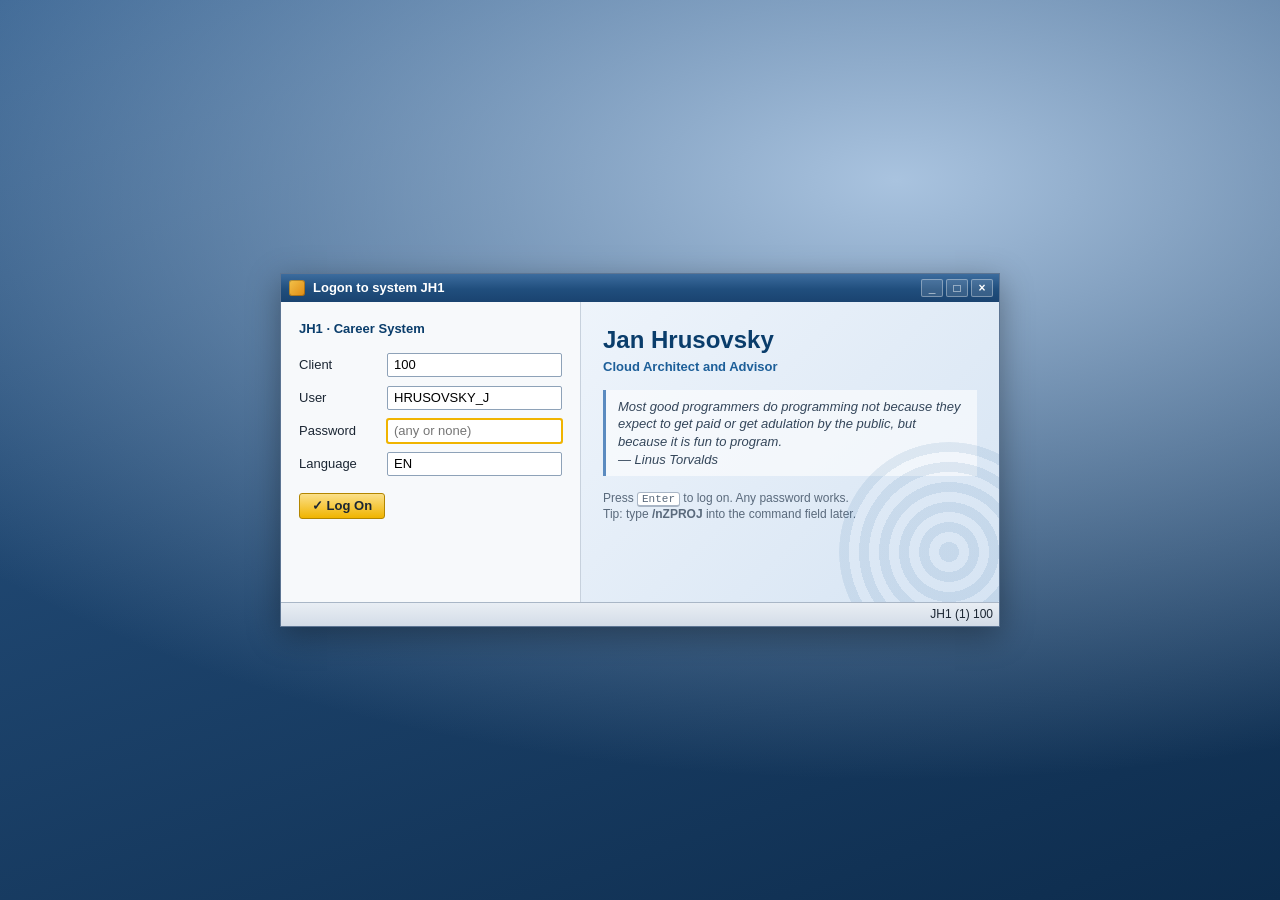
==== sapgui/index.html @ 88a4122a "Add SAP GUI-style CV under /sapgui Co-authored-by: jicarosni <jicarosni@users.noreply.github.com>" ====
<!DOCTYPE html>
<html lang="en">
<head>
<meta charset="utf-8">
<meta name="viewport" content="width=device-width, initial-scale=1, viewport-fit=cover">
<title>SAP Easy Access - Jan Hrusovsky | Cloud Architect and Advisor</title>
<meta name="description" content="Jan Hrusovsky - Cloud Architect and Advisor (RISE with SAP, SAP Basis). Interactive CV styled like a classic SAP GUI.">
<link rel="stylesheet" href="style.css">
</head>
<body>
<!-- ===== Logon screen ===== -->
<div id="logon" class="logon">
  <div class="win logon-win" role="dialog" aria-label="Logon">
    <div class="titlebar"><span class="tb-icon"></span><span>Logon to system JH1</span><span class="tb-btns"><i>_</i><i>&#9633;</i><i>&times;</i></span></div>
    <div class="logon-body">
      <div class="logon-form">
        <div class="logon-head">JH1 &middot; Career System</div>
        <label>Client<input id="lg-client" value="100" maxlength="3" inputmode="numeric" autocomplete="off"></label>
        <label>User<input id="lg-user" value="HRUSOVSKY_J" autocomplete="off" autocapitalize="characters"></label>
        <label>Password<input id="lg-pass" type="password" placeholder="(any or none)" autocomplete="off"></label>
        <label>Language<input id="lg-lang" value="EN" maxlength="2" autocomplete="off"></label>
        <button id="lg-btn" class="btn primary">&#10003; Log On</button>
      </div>
      <div class="logon-info">
        <h2>Jan Hrusovsky</h2>
        <p class="role">Cloud Architect and Advisor</p>
        <blockquote id="lg-quote"></blockquote>
        <p class="hint">Press <kbd>Enter</kbd> to log on. Any password works.<br>Tip: type <b>/nZPROJ</b> into the command field later.</p>
      </div>
    </div>
    <div class="statusbar"><span class="st-msg">&nbsp;</span><span class="st-sys">JH1 (1) 100</span></div>
  </div>
</div>

<!-- ===== Main GUI ===== -->
<div id="gui" class="gui" hidden>
  <div class="titlebar main-title"><span class="tb-icon"></span><span id="win-title">SAP Easy Access</span><span class="tb-btns"><i>_</i><i>&#9633;</i><i id="tb-close" title="Log off">&times;</i></span></div>

  <nav class="menubar" id="menubar">
    <div class="menu" data-menu="menu"><button>Menu</button><ul>
      <li data-cmd="SESSION_MANAGER">SAP Easy Access</li><li data-cmd="ZPROJ">Projects</li><li data-cmd="ZEXP">Work experience</li><li data-cmd="ZSKILL">Skills</li><li data-cmd="ZCERT">Certifications &amp; trainings</li><li data-cmd="ZEDU">Education</li><li data-cmd="ZLANG">Languages</li><li data-cmd="ZCONT">Contact</li><li class="sep"></li><li data-cmd="/nex">Exit</li></ul></div>
    <div class="menu" data-menu="edit"><button>Edit</button><ul>
      <li data-act="selectall">Select all rows</li><li data-act="deselect">Deselect all</li><li data-act="copy">Copy current screen URL</li><li class="sep"></li><li data-act="cancel">Cancel (F12)</li></ul></div>
    <div class="menu" data-menu="fav"><button>Favorites</button><ul id="fav-list">
      <li data-act="addfav">Add current screen</li><li data-act="clearfav">Delete all favorites</li><li class="sep"></li></ul></div>
    <div class="menu" data-menu="extras"><button>Extras</button><ul>
      <li data-act="tcodes">Display transaction codes (F4)</li><li data-act="toggletc">Show technical names</li><li data-act="settings">Settings&hellip;</li></ul></div>
    <div class="menu" data-menu="system"><button>System</button><ul>
      <li data-cmd="/o">Create session</li><li data-cmd="SM04">User list (SM04)</li><li data-act="status">Status&hellip;</li><li data-cmd="/n">Back to Easy Access</li><li class="sep"></li><li data-cmd="/nex">Log off</li></ul></div>
    <div class="menu" data-menu="help"><button>Help</button><ul>
      <li data-act="f1">Application help (F1)</li><li data-act="tcodes">Transaction list (F4)</li><li data-act="about">About this CV&hellip;</li><li data-act="pdf">Download CV (PDF)</li></ul></div>
  </nav>

  <div class="toolbar">
    <button class="tbtn" id="btn-tree" title="Easy Access menu" aria-label="Toggle menu tree">&#9776;</button>
    <button class="tbtn ok" id="btn-ok" title="Enter" aria-label="Execute">&#10004;</button>
    <div class="cmd-wrap"><input id="okcode" class="okcode" placeholder="Command (e.g. ZPROJ)" autocomplete="off" autocapitalize="characters" spellcheck="false" enterkeyhint="go" aria-label="Command field"><button class="f4" id="btn-f4" title="Possible entries (F4)" aria-label="Transaction list">&#9662;</button></div>
    <span class="tsep"></span>
    <button class="tbtn" id="btn-save" title="Save (Ctrl+S) - download PDF CV" aria-label="Save">&#128190;</button>
    <button class="tbtn back" id="btn-back" title="Back (F3)" aria-label="Back">&#9664;</button>
    <button class="tbtn exit" id="btn-exit" title="Exit (Shift+F3)" aria-label="Exit">&#9650;</button>
    <button class="tbtn cancel" id="btn-cancel" title="Cancel (F12)" aria-label="Cancel">&#10006;</button>
    <span class="tsep hide-m"></span>
    <button class="tbtn hide-m" id="btn-help" title="Help (F1)" aria-label="Help">?</button>
  </div>

  <div class="screen-title"><h1 id="scr-title">SAP Easy Access</h1></div>
  <div class="apptoolbar" id="apptoolbar"></div>

  <div class="workarea">
    <aside class="tree" id="tree" aria-label="SAP Easy Access menu">
      <div class="tree-head">Menu tree <button class="tree-close" id="tree-close" aria-label="Close">&times;</button></div>
      <ul class="treeview" id="treeview"></ul>
    </aside>
    <div class="drawer-mask" id="mask"></div>
    <main class="content" id="content" tabindex="-1"></main>
  </div>

  <footer class="statusbar main-status">
    <span class="st-msg" id="st-msg"><span class="st-ico"></span><span id="st-text">&nbsp;</span></span>
    <span class="st-sys"><span id="st-tc">SESSION_MANAGER</span><span>JH1 (1) 100</span><span class="hide-m">sapbasis</span><span class="hide-m">INS</span></span>
  </footer>
</div>

<!-- popup -->
<div id="popup-mask" class="popup-mask" hidden>
  <div class="win popup" role="dialog" aria-modal="true">
    <div class="titlebar"><span class="tb-icon"></span><span id="pp-title">Info</span><span class="tb-btns"><i id="pp-x">&times;</i></span></div>
    <div class="pp-body" id="pp-body"></div>
    <div class="pp-foot" id="pp-foot"><button class="btn primary" id="pp-ok">&#10004; Continue</button></div>
  </div>
</div>

<script src="data.js"></script>
<script src="app.js"></script>
</body>
</html>
---- sapgui/style.css ----
/* SAP GUI-inspired theme (own CSS, no SAP assets). Classic "Signature/Blue Crystal"-ish look. */
:root{
  --bg:#dfe6ef; --panel:#eef2f7; --panel2:#f7f9fb; --line:#a9b6c6; --line2:#c7d1dd;
  --blue:#0a3d6b; --blue2:#1d5f99; --blue3:#5b8bc0; --sel:#c7e0f7; --sel2:#9dc8ee;
  --text:#1b2633; --muted:#5a6a7c; --ok:#2c8a2c; --warn:#d9a400; --err:#c0392b;
  --font: "Segoe UI", Tahoma, Arial, Helvetica, sans-serif;
  --mono: Consolas, "Courier New", monospace;
}
*{box-sizing:border-box}
html,body{margin:0;height:100%;font:13px/1.35 var(--font);color:var(--text);background:#7f97b2}
body{overflow:hidden}
button{font:inherit;color:inherit}
[hidden]{display:none!important}
kbd{border:1px solid var(--line);border-bottom-width:2px;border-radius:3px;padding:0 4px;background:#fff;font:11px var(--mono)}

/* window chrome */
.win{background:var(--panel);border:1px solid #5d7593;box-shadow:0 8px 30px rgba(0,0,0,.35)}
.titlebar{display:flex;align-items:center;gap:8px;height:28px;padding:0 6px 0 8px;color:#fff;font-weight:600;
  background:linear-gradient(#3c6c9e,#204e7d 55%,#1a4370);user-select:none;white-space:nowrap;overflow:hidden}
.titlebar>span:nth-child(2){flex:1;overflow:hidden;text-overflow:ellipsis}
.tb-icon{width:16px;height:16px;border-radius:3px;flex:none;background:linear-gradient(135deg,#f3c34b,#e08a12);box-shadow:inset 0 0 0 1px rgba(0,0,0,.25)}
.tb-btns{display:flex;gap:3px}
.tb-btns i{font-style:normal;width:22px;height:18px;display:grid;place-items:center;border:1px solid rgba(255,255,255,.35);border-radius:2px;
  background:rgba(255,255,255,.12);font-size:12px;cursor:default}
.tb-btns i:last-child{cursor:pointer}
.tb-btns i:last-child:hover{background:#c43c2c}

/* status bar */
.statusbar{display:flex;justify-content:space-between;align-items:center;gap:8px;height:24px;padding:0 6px;
  background:linear-gradient(#e9eef4,#d3dce7);border-top:1px solid var(--line);font-size:12px;white-space:nowrap}
.st-msg{display:flex;align-items:center;gap:6px;overflow:hidden;text-overflow:ellipsis;min-width:0}
#st-text{overflow:hidden;text-overflow:ellipsis}
.st-ico{width:14px;height:14px;border-radius:50%;flex:none;display:none}
.st-msg.s .st-ico{display:block;background:radial-gradient(circle at 35% 35%,#7fe07f,var(--ok))}
.st-msg.w .st-ico{display:block;border-radius:2px;background:var(--warn);clip-path:polygon(50% 0,100% 100%,0 100%)}
.st-msg.e .st-ico{display:block;background:radial-gradient(circle at 35% 35%,#ff8a7a,var(--err))}
.st-sys{display:flex;gap:2px}
.st-sys>span{border-left:1px solid var(--line);padding:0 8px;color:var(--muted)}

/* logon */
.logon{position:fixed;inset:0;display:grid;place-items:center;padding:12px;
  background:radial-gradient(1200px 600px at 70% 20%,#a9c3df,transparent),linear-gradient(160deg,#2b5888,#0d2c4d)}
.logon-win{width:min(720px,100%)}
.logon-body{display:grid;grid-template-columns:300px 1fr;gap:0;min-height:300px}
.logon-form{padding:18px;display:flex;flex-direction:column;gap:9px;border-right:1px solid var(--line2);background:var(--panel2)}
.logon-head{font-weight:700;color:var(--blue);margin-bottom:6px}
.logon-form label{display:grid;grid-template-columns:80px 1fr;align-items:center;gap:8px}
.logon-form input,.fld{height:24px;border:1px solid #8ea2b8;border-radius:2px;padding:0 6px;font:13px var(--font);background:#fff;min-width:0}
.logon-form input:focus,.okcode:focus{outline:2px solid #f0b400;outline-offset:-1px}
.logon-info{padding:22px;background:linear-gradient(135deg,#eef4fb,#d6e4f3);position:relative;overflow:hidden}
.logon-info:after{content:"";position:absolute;right:-60px;bottom:-60px;width:220px;height:220px;border-radius:50%;
  background:repeating-radial-gradient(circle,rgba(29,95,153,.10) 0 10px,transparent 10px 20px)}
.logon-info h2{margin:0;color:var(--blue);font-size:24px}
.logon-info .role{margin:2px 0 14px;color:var(--blue2);font-weight:600}
.logon-info blockquote{margin:0 0 14px;padding:8px 12px;border-left:3px solid var(--blue3);background:rgba(255,255,255,.6);font-style:italic;color:#34465a}
.hint{color:var(--muted);font-size:12px}
.btn{height:26px;padding:0 12px;border:1px solid #7e93aa;border-radius:3px;background:linear-gradient(#fdfdfe,#dde5ee);cursor:pointer}
.btn:hover{border-color:var(--blue2)}
.btn.primary{background:linear-gradient(#fbe08a,#f0b400);border-color:#b38600;font-weight:600}
.logon-form .btn{margin-top:8px;align-self:flex-start}

/* main gui */
.gui{position:fixed;inset:0;display:flex;flex-direction:column;background:var(--bg)}
.menubar{display:flex;height:24px;background:var(--panel);border-bottom:1px solid var(--line2);position:relative;z-index:30}
.menu{position:relative}
.menu>button{height:24px;padding:0 10px;border:0;background:none;cursor:pointer}
.menu>button:hover,.menu.open>button{background:var(--sel)}
.menu ul{display:none;position:absolute;top:24px;left:0;min-width:230px;margin:0;padding:3px 0;list-style:none;background:#fff;border:1px solid #7e93aa;box-shadow:2px 3px 8px rgba(0,0,0,.25)}
.menu.open ul{display:block}
.menu li{padding:5px 22px;cursor:pointer;white-space:nowrap}
.menu li:hover{background:var(--sel)}
.menu li.sep{padding:0;margin:3px 0;border-top:1px solid var(--line2);cursor:default}
.menu li .tc{float:right;color:var(--muted);margin-left:16px;font:11px var(--mono)}
.menu li.empty{color:var(--muted);cursor:default}

.toolbar{display:flex;align-items:center;gap:3px;height:34px;padding:0 6px;background:linear-gradient(#f4f7fa,#dfe6ee);border-bottom:1px solid var(--line)}
.tbtn{width:28px;height:26px;border:1px solid transparent;border-radius:3px;background:none;cursor:pointer;font-size:14px;display:grid;place-items:center;flex:none}
.tbtn:hover{border-color:#8ea2b8;background:linear-gradient(#fff,#e3eaf2)}
.tbtn.ok{color:var(--ok);font-weight:700}
.tbtn.back{color:#2a7a2a}.tbtn.exit{color:#c98b00}.tbtn.cancel{color:var(--err)}
#btn-tree{display:none}
.cmd-wrap{display:flex;align-items:center;border:1px solid #8ea2b8;border-radius:2px;background:#fff;height:24px;width:200px;flex:none}
.okcode{border:0;height:22px;flex:1;min-width:0;padding:0 6px;font:13px var(--mono);text-transform:uppercase;background:transparent}
.okcode::placeholder{text-transform:none;font-family:var(--font);color:#9aa8b6}
.f4{border:0;border-left:1px solid var(--line2);background:#f1f4f8;height:22px;width:20px;cursor:pointer;font-size:10px}
.tsep{width:1px;height:20px;background:var(--line);margin:0 4px}

.screen-title{background:linear-gradient(#fafcfe,#edf2f7);padding:6px 12px;border-bottom:1px solid var(--line2)}
.screen-title h1{margin:0;font-size:16px;font-weight:600;color:var(--blue)}
.apptoolbar{display:flex;flex-wrap:wrap;gap:4px;padding:4px 8px;background:var(--panel);border-bottom:1px solid var(--line2);min-height:32px;align-items:center}
.apptoolbar:empty{display:none}
.abtn{height:24px;padding:0 9px;border:1px solid #9aabbd;border-radius:3px;background:linear-gradient(#fff,#e3eaf2);cursor:pointer;font-size:12px;white-space:nowrap}
.abtn:hover{border-color:var(--blue2)}
.abtn:disabled{opacity:.45;cursor:default}

.workarea{flex:1;display:flex;min-height:0;position:relative}
.tree{width:290px;flex:none;background:#fff;border-right:1px solid var(--line);overflow:auto;display:flex;flex-direction:column}
.tree-head{display:flex;justify-content:space-between;align-items:center;padding:4px 8px;background:var(--panel);border-bottom:1px solid var(--line2);font-weight:600;color:var(--blue)}
.tree-close{display:none;border:0;background:none;font-size:20px;cursor:pointer;line-height:1}
.treeview,.treeview ul{list-style:none;margin:0;padding:0}
.treeview{padding:4px 0}
.treeview ul{padding-left:16px}
.treeview li>div{display:flex;align-items:center;gap:5px;padding:2px 6px;cursor:pointer;white-space:nowrap;user-select:none}
.treeview li>div:hover{background:#eaf3fc}
.treeview li>div.active{background:var(--sel);outline:1px dotted var(--blue2)}
.treeview .tw{width:12px;font-size:9px;color:var(--muted);text-align:center;flex:none}
.treeview .ic{width:16px;height:13px;flex:none;border-radius:2px}
.ic.folder{background:linear-gradient(#ffe39a,#f2c14e);border:1px solid #c99a2a;border-radius:1px 4px 2px 2px}
.ic.tx{background:linear-gradient(135deg,#ffffff,#d6e4f3);border:1px solid #6f8db0;position:relative}
.ic.tx:after{content:"";position:absolute;left:3px;top:3px;width:8px;height:2px;background:#2c8a2c;box-shadow:0 3px 0 #1d5f99}
.ic.fav{background:none;color:#e0a800;font-size:13px;line-height:13px;text-align:center}
.ic.fav:before{content:"\2605"}
.treeview .tcode{color:var(--muted);font:11px var(--mono)}
.treeview li.collapsed>ul{display:none}
.drawer-mask{display:none}

.content{flex:1;overflow:auto;padding:12px;min-width:0}
.content:focus{outline:none}

/* easy access home */
.home{min-height:100%;display:grid;place-items:center;border:1px solid var(--line2);border-radius:2px;
  background:radial-gradient(800px 400px at 80% 10%,rgba(255,255,255,.9),transparent),linear-gradient(160deg,#e7eff8,#c6d7ea);position:relative;overflow:hidden;padding:24px}
.home:before{content:"";position:absolute;inset:auto -120px -160px auto;width:480px;height:480px;border-radius:50%;
  background:repeating-radial-gradient(circle,rgba(10,61,107,.06) 0 14px,transparent 14px 28px)}
.home-card{position:relative;max-width:620px;text-align:center}
.home-card h2{margin:0;font-size:34px;color:var(--blue);letter-spacing:.5px}
.home-card .role{font-size:17px;color:var(--blue2);margin:4px 0 16px;font-weight:600}
.home-card blockquote{margin:0 auto 18px;max-width:520px;font-style:italic;color:#3a4c60}
.tiles{display:grid;grid-template-columns:repeat(4,1fr);gap:8px;margin-top:8px}
.tile{border:1px solid #9fb3c9;background:rgba(255,255,255,.85);border-radius:3px;padding:10px 6px;cursor:pointer;text-align:center}
.tile:hover{border-color:var(--blue2);background:#fff}
.tile b{display:block;font:12px var(--mono);color:var(--blue2)}
.tile span{font-size:12px}

/* dynpro elements */
.group{border:1px solid var(--line);border-radius:2px;margin:0 0 12px;background:var(--panel2)}
.group>legend,.group>.gh{font-weight:600;color:var(--blue);padding:0 6px}
.group>.gh{padding:5px 8px;border-bottom:1px solid var(--line2);background:linear-gradient(#f9fbfd,#eaf0f6)}
.group .gb{padding:10px}
.frow{display:grid;grid-template-columns:170px 1fr;gap:8px;align-items:start;margin:0 0 6px}
.frow>label{color:#2c3e50;padding-top:3px}
.frow .val{min-height:24px;border:1px solid #b9c6d4;background:#fff;padding:3px 6px;border-radius:2px;word-break:break-word}
.frow .val.ro{background:#eef2f6}
.frow .val a{color:var(--blue2)}
p.long{margin:0 0 8px;background:#fff;border:1px solid #b9c6d4;padding:8px;font-family:var(--font)}
ul.bul{margin:0;padding-left:18px}
ul.bul li{margin:2px 0}

.tabs{display:flex;gap:2px;padding-left:4px;overflow-x:auto;scrollbar-width:thin}
.tab{border:1px solid var(--line);border-bottom:0;border-radius:4px 4px 0 0;padding:5px 12px;background:linear-gradient(#f3f6f9,#dbe3ec);cursor:pointer;white-space:nowrap}
.tab.on{background:var(--panel2);font-weight:600;color:var(--blue);position:relative;top:1px}
.tabpane{border:1px solid var(--line);background:var(--panel2);padding:12px;border-radius:0 2px 2px 2px}

/* ALV grid */
.alv-wrap{border:1px solid var(--line);background:#fff;overflow:auto;max-width:100%}
.alv-title{padding:4px 8px;background:linear-gradient(#f9fbfd,#e5ecf3);border:1px solid var(--line);border-bottom:0;font-weight:600;color:var(--blue);display:flex;justify-content:space-between;gap:8px}
.alv-title small{color:var(--muted);font-weight:400}
table.alv{border-collapse:collapse;width:100%;font-size:12.5px}
table.alv th{position:sticky;top:0;background:linear-gradient(#f1f5f9,#d9e2ec);border:1px solid #b7c4d2;padding:4px 8px;text-align:left;font-weight:600;white-space:nowrap;cursor:pointer;user-select:none}
table.alv th:hover{background:#cfe0f1}
table.alv th .so{color:var(--blue2);font-size:10px;margin-left:4px}
table.alv td{border:1px solid #dde4ec;padding:4px 8px;vertical-align:top}
table.alv tr:nth-child(even) td{background:#f5f8fb}
table.alv td.sel{width:18px;padding:0;background:#e3eaf2!important;border-color:#c5d0dc}
table.alv tr.on td{background:var(--sel)!important}
table.alv tr.on td.sel{background:var(--sel2)!important}
table.alv tbody tr{cursor:pointer}
table.alv tbody tr:hover td{background:#eaf3fc}
table.alv td.key{font-family:var(--mono);color:var(--blue2);white-space:nowrap}
table.alv td.nw{white-space:nowrap}
.light{display:inline-block;width:11px;height:11px;border-radius:50%;background:radial-gradient(circle at 35% 35%,#8fe58f,var(--ok));vertical-align:-1px;margin-right:4px}
.light.y{background:radial-gradient(circle at 35% 35%,#ffe47a,var(--warn))}
.lvl{font-family:var(--mono);font-weight:700}
.note{color:var(--muted);font-size:12px;margin:6px 0 0}

/* popup */
.popup-mask{position:fixed;inset:0;background:rgba(20,40,60,.35);display:grid;place-items:center;z-index:100;padding:12px}
.popup{width:min(560px,100%);max-height:calc(100vh - 24px);display:flex;flex-direction:column}
.pp-body{padding:14px;overflow:auto;background:var(--panel2)}
.pp-foot{padding:8px 12px;border-top:1px solid var(--line2);display:flex;gap:6px;justify-content:flex-start;background:var(--panel)}
.pp-help{display:flex;gap:10px}
.pp-help:before{content:"i";flex:none;width:28px;height:28px;border-radius:50%;background:var(--blue2);color:#fff;display:grid;place-items:center;font:700 16px Georgia,serif}
.f4list{width:100%;border-collapse:collapse}
.f4list td{padding:4px 8px;border-bottom:1px solid #e1e7ee;cursor:pointer}
.f4list tr:hover td{background:var(--sel)}
.f4list td:first-child{font-family:var(--mono);color:var(--blue2);white-space:nowrap}

.tech .tcode{display:inline}
.treeview .tcode{display:none}
.tech .treeview .tcode{display:inline}

/* ===== responsive ===== */
@media (max-width: 900px){
  .tree{position:absolute;top:0;bottom:0;left:0;z-index:40;width:min(86vw,320px);transform:translateX(-102%);transition:transform .2s ease;box-shadow:4px 0 18px rgba(0,0,0,.3)}
  .gui.drawer .tree{transform:none}
  .gui.drawer .drawer-mask{display:block;position:absolute;inset:0;background:rgba(0,0,0,.3);z-index:35}
  #btn-tree{display:grid}
  .tree-close{display:block}
  .tiles{grid-template-columns:repeat(2,1fr)}
}
@media (max-width: 600px){
  body{font-size:14px}
  .main-title .tb-btns i:not(:last-child){display:none}
  .menubar{overflow-x:auto;overflow-y:visible;scrollbar-width:none}
  .menu ul{position:fixed;top:52px;left:6px;right:6px;min-width:0}
  .menu li{padding:10px 16px}
  .toolbar{height:42px;gap:2px;padding:0 4px}
  .tbtn{width:32px;height:32px}
  .cmd-wrap{flex:1;width:auto;min-width:90px;height:32px}
  .okcode{height:30px;font-size:16px}
  .f4{height:30px;width:28px}
  .hide-m{display:none!important}
  .tsep{margin:0 1px}
  .content{padding:8px}
  .frow{grid-template-columns:1fr;gap:2px}
  .logon-body{grid-template-columns:1fr}
  .logon-form{border-right:0;border-bottom:1px solid var(--line2)}
  .logon-form input{height:34px;font-size:16px}
  .logon-form .btn{height:38px;align-self:stretch}
  .logon-info{padding:14px}
  .logon-info h2{font-size:20px}
  .home-card h2{font-size:26px}
  .treeview li>div{padding:7px 8px}
  .abtn{height:30px}
  table.alv{font-size:13px}
  table.alv td{white-space:nowrap}
  .alv-wrap{-webkit-overflow-scrolling:touch}
  .st-sys>span:first-child{display:none}
}
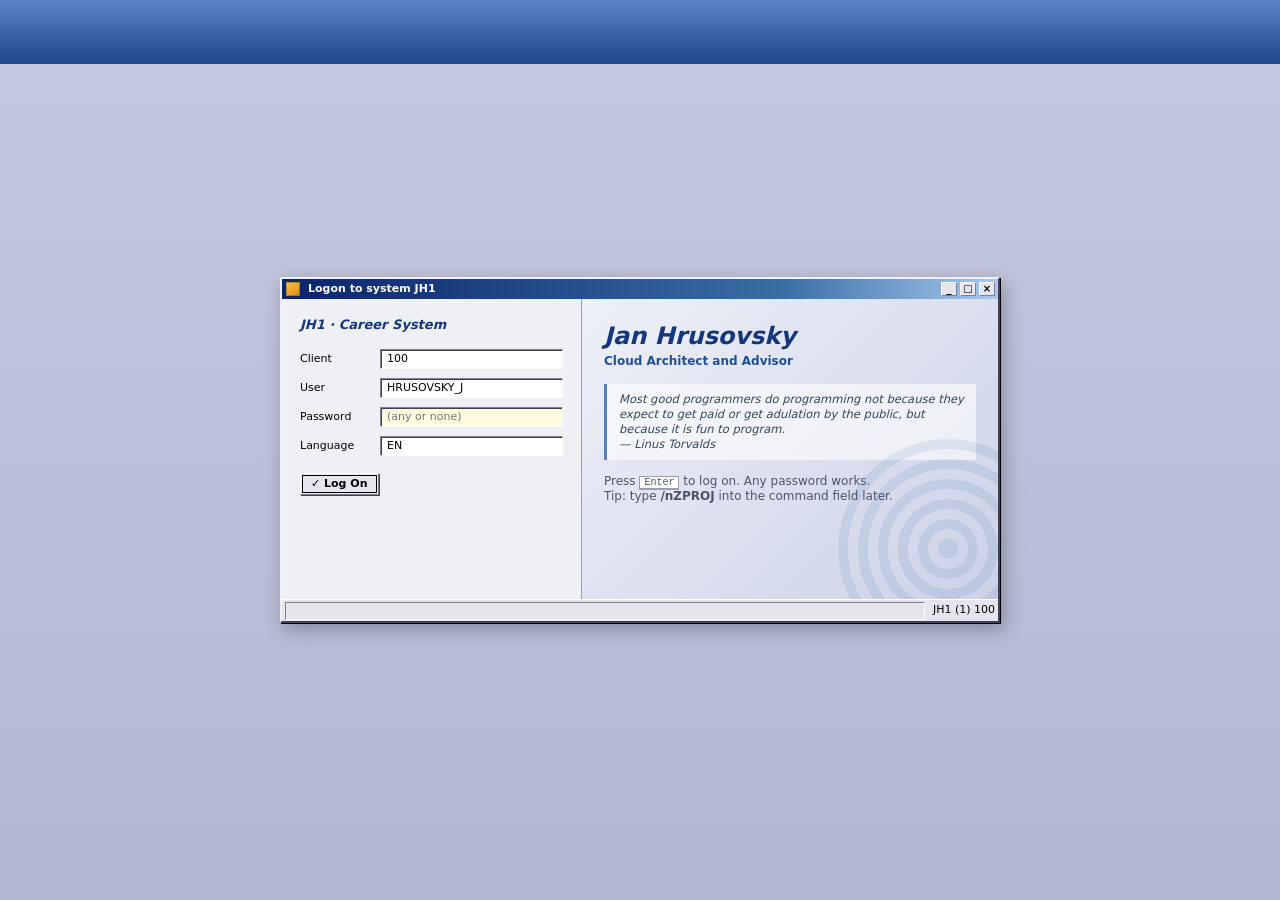
==== commit 132c2a7b: "SAP GUI CV: classic skin Co-authored-by: jicarosni <jicarosni@users.noreply.github.com>" ====
--- a/sapgui/index.html
+++ b/sapgui/index.html
@@ -49,6 +49,7 @@
       <li data-cmd="/o">Create session</li><li data-cmd="SM04">User list (SM04)</li><li data-act="status">Status&hellip;</li><li data-cmd="/n">Back to Easy Access</li><li class="sep"></li><li data-cmd="/nex">Log off</li></ul></div>
     <div class="menu" data-menu="help"><button>Help</button><ul>
       <li data-act="f1">Application help (F1)</li><li data-act="tcodes">Transaction list (F4)</li><li data-act="about">About this CV&hellip;</li><li data-act="pdf">Download CV (PDF)</li></ul></div>
+    <span class="sap-logo" aria-hidden="true">SAP</span>
   </nav>
 
   <div class="toolbar">
--- a/sapgui/style.css
+++ b/sapgui/style.css
@@ -188,6 +188,159 @@
 .tech .tcode{display:inline}
 .treeview .tcode{display:none}
 .tech .treeview .tcode{display:inline}
+
+
+/* =====================================================================
+   CLASSIC SKIN - SAP GUI 6.x/7.x "Classic" look (own CSS, no SAP assets)
+   ===================================================================== */
+:root{
+  --bg:#d8dae8; --panel:#e4e5ef; --panel2:#eef0f6; --line:#9a9cb0; --line2:#c0c2d2;
+  --blue:#0b2f6e; --blue2:#1f4f9a; --blue3:#5a7fbf; --sel:#b8cdee; --sel2:#7f9fd6;
+  --text:#000; --muted:#4f5468;
+  --font: Tahoma, Verdana, "DejaVu Sans", Arial, Helvetica, sans-serif;
+  --mono: "Courier New", Consolas, monospace;
+  --hi:#ffffff; --sh:#808090; --face:#e6e5ee;
+}
+html,body{font:12px/1.3 var(--font);background:#b9bdd3}
+kbd{border-radius:0;font-size:10px}
+
+/* bevel helpers */
+.btn,.abtn,.tab,.tbtn:hover,.f4,.tb-btns i{border-style:solid;border-width:1px;border-color:var(--hi) var(--sh) var(--sh) var(--hi);border-radius:0}
+
+/* window title (Win classic) */
+.win{border:2px solid;border-color:#f0f0f5 #40405a #40405a #f0f0f5;box-shadow:1px 1px 0 #000,4px 6px 18px rgba(0,0,0,.3)}
+.titlebar{height:20px;font-size:11px;font-weight:700;background:linear-gradient(90deg,#0a246a,#3a6ea5 70%,#a6caf0);padding:0 3px 0 4px}
+.tb-icon{width:14px;height:14px;border-radius:0}
+.tb-btns i{width:16px;height:14px;font-size:10px;line-height:1;color:#000;background:var(--face);font-weight:700}
+.tb-btns i:last-child:hover{background:#d6d6e0;color:#000}
+
+/* menu bar: blue gradient band with logo */
+.menubar{height:22px;align-items:center;background:linear-gradient(#5d84c4,#2c579f 55%,#1e4689);border-bottom:1px solid #12306a}
+.menu>button{height:22px;padding:0 8px;color:#fff;font-size:11px}
+.menu>button:hover,.menu.open>button{background:rgba(255,255,255,.22);color:#fff}
+.menu ul{top:22px;min-width:220px;padding:2px;background:var(--face);border:1px solid;border-color:var(--hi) #404050 #404050 var(--hi);box-shadow:2px 2px 0 rgba(0,0,0,.35)}
+.menu li{padding:3px 20px;font-size:11px;color:#000}
+.menu li:hover{background:#0a246a;color:#fff}
+.menu li:hover .tc{color:#dfe6ff}
+.menu li.sep{border-top:1px solid var(--sh);border-bottom:1px solid var(--hi)}
+.sap-logo{margin-left:auto;margin-right:6px;flex:none;height:17px;padding:0 13px 0 6px;display:grid;place-items:center;
+  font:italic 900 12px/1 Arial,Helvetica,sans-serif;letter-spacing:.5px;color:#fff;
+  background:linear-gradient(#4f8fe0,#0d55b8);clip-path:polygon(0 0,100% 0,78% 100%,0 100%);text-shadow:0 1px 0 #083a80}
+
+/* standard toolbar */
+.toolbar{height:28px;gap:1px;padding:0 4px;background:linear-gradient(#f0f1f7,#d9dbe8);border-top:1px solid var(--hi);border-bottom:1px solid var(--line)}
+.tbtn{width:22px;height:22px;font-size:12px;border-radius:0}
+.tbtn:hover{background:var(--face)}
+.tbtn.ok{color:#14a014;font-size:14px}
+.tbtn.back{color:#1a8a1a}.tbtn.exit{color:#d39b00}.tbtn.cancel{color:#d02020}
+#btn-help{color:var(--blue2);font-weight:700}
+.cmd-wrap{height:19px;width:170px;border-radius:0;border:1px solid;border-color:var(--sh) var(--hi) var(--hi) var(--sh);box-shadow:inset 1px 1px 0 #404050}
+.okcode{height:17px;font:11px var(--mono);padding:0 4px}
+.okcode::placeholder{font-size:11px}
+.okcode:focus{outline:none}
+.cmd-wrap:focus-within{background:#fffbe0}
+.f4{height:17px;width:16px;font-size:8px;background:var(--face)}
+.tsep{height:18px;background:var(--sh);box-shadow:1px 0 0 var(--hi);margin:0 4px}
+
+/* screen title: blue italic bold */
+.screen-title{padding:3px 8px;background:linear-gradient(#f3f4fa,#cfd4e8);border-bottom:1px solid var(--line2)}
+.screen-title h1{font-size:14px;font-weight:700;font-style:italic;color:#14367a;letter-spacing:.1px}
+
+/* application toolbar */
+.apptoolbar{min-height:26px;gap:3px;padding:2px 6px;background:var(--panel);border-bottom:1px solid var(--line)}
+.abtn{height:20px;padding:0 7px;font-size:11px;background:var(--face)}
+.abtn:hover{background:#f2f2f8}
+.abtn:active,.btn:active,.tab:active{border-color:var(--sh) var(--hi) var(--hi) var(--sh)}
+
+/* buttons */
+.btn{height:22px;padding:0 10px;font-size:11px;background:var(--face);box-shadow:1px 1px 0 #404050}
+.btn:hover{background:#f2f2f8}
+.btn.primary{background:var(--face);font-weight:700;border-color:var(--hi) var(--sh) var(--sh) var(--hi);outline:1px solid #000;outline-offset:-3px}
+
+/* tree pane */
+.tree{width:270px;background:#f6f7fb;border-right:2px solid;border-right-color:var(--line)}
+.tree-head{padding:2px 6px;font-size:11px;font-weight:700;color:#000;background:linear-gradient(#eceef5,#d3d6e4);border-bottom:1px solid var(--line)}
+.treeview{padding:2px 0}
+.treeview ul{padding-left:14px}
+.treeview li>div{gap:4px;padding:1px 4px;font-size:11px}
+.treeview li>div:hover{background:#e3e8f6}
+.treeview li>div.active{background:#ffd877;outline:1px dotted #000}
+.ic.folder{width:15px;height:12px;background:linear-gradient(#fff2b0,#f3cf4f 60%,#d9a924);border:1px solid #a17b10}
+.ic.tx{width:11px!important;height:11px!important;border-radius:50%!important;border:1px solid #1b6a1b;background:radial-gradient(circle at 35% 35%,#a6f0a6,#22a022 70%)}
+.ic.tx:after{display:none}
+.treeview .tcode{font-size:10px}
+.treeview .tw{font-size:8px;color:#303040}
+
+/* work area & home */
+.content{padding:8px}
+.home{border:1px solid var(--line);border-radius:0;background:linear-gradient(160deg,#eef0f8,#cdd2e6)}
+.home:before{background:repeating-radial-gradient(circle,rgba(11,47,110,.05) 0 14px,transparent 14px 28px)}
+.home-card h2{font-style:italic;color:#14367a;font-size:30px}
+.home-card .role{color:var(--blue2);font-size:15px}
+.tile{border-radius:0;background:var(--face);border:1px solid;border-color:var(--hi) var(--sh) var(--sh) var(--hi);padding:8px 4px}
+.tile:hover{background:#f4f4fa;border-color:var(--hi) var(--sh) var(--sh) var(--hi)}
+.tile b{font-size:11px;color:var(--blue2)}
+.tile span{font-size:11px}
+
+/* dynpro groups / fields */
+.group{border:1px solid;border-color:var(--sh) var(--hi) var(--hi) var(--sh);box-shadow:inset 1px 1px 0 var(--hi),1px 1px 0 var(--sh);border-radius:0;background:var(--panel2);margin-bottom:10px}
+.group>.gh{padding:2px 6px;font-size:11px;font-weight:700;color:var(--blue);background:none;border-bottom:1px solid var(--line2)}
+.group .gb{padding:8px}
+.frow{grid-template-columns:150px 1fr;gap:6px;margin-bottom:4px}
+.frow>label{font-size:11px;padding-top:2px;color:#000}
+.frow .val{min-height:19px;font-size:11px;padding:2px 5px;border-radius:0;border:1px solid;border-color:var(--sh) var(--hi) var(--hi) var(--sh);background:#fff}
+.frow .val.ro{background:#e9eaf2}
+p.long{font-size:11.5px;border-radius:0;border-color:#a8aabd;padding:6px}
+ul.bul{font-size:11.5px}
+
+/* tabs (3D) */
+.tabs{gap:0;padding-left:2px}
+.tab{padding:3px 10px;font-size:11px;background:var(--face);border-bottom:0;margin-right:-1px;border-radius:0;position:relative;top:2px}
+.tab.on{top:0;padding-bottom:5px;background:var(--panel2);color:#000;font-weight:700;z-index:1;border-color:var(--hi) var(--sh) transparent var(--hi)}
+.tabpane{border:1px solid;border-color:var(--hi) var(--sh) var(--sh) var(--hi);border-radius:0;padding:8px}
+
+/* ALV / grid */
+.alv-title{padding:2px 6px;font-size:11px;font-weight:700;color:var(--blue);background:linear-gradient(#eef0f7,#d8dbe9);border-color:var(--line)}
+.alv-wrap{border:1px solid;border-color:var(--sh) var(--hi) var(--hi) var(--sh);box-shadow:inset 1px 1px 0 #50506a;background:#fff}
+table.alv{font-size:11px}
+table.alv th{padding:2px 6px;font-weight:400;color:#000;background:linear-gradient(#eef2fa,#cfd8ea);border:1px solid;border-color:var(--hi) #9599b0 #9599b0 var(--hi)}
+table.alv th:hover{background:#c3d0ea}
+table.alv td{padding:2px 6px;border:1px solid #c8cad6}
+table.alv tr:nth-child(even) td{background:#f3f5fb}
+table.alv td.sel{width:14px;background:var(--face)!important;border-color:var(--hi) var(--sh) var(--sh) var(--hi)}
+table.alv tbody tr:hover td{background:#e6ecf8}
+table.alv tr.on td{background:#b8cdee!important}
+table.alv tr.on td.sel{background:#6f8fcf!important}
+table.alv td.key{color:#0b2f6e}
+.light{width:10px;height:10px;border:1px solid rgba(0,0,0,.35)}
+.note{font-size:11px}
+
+/* popups */
+.popup-mask{background:rgba(40,40,70,.25)}
+.pp-body{background:var(--panel2);padding:10px}
+.pp-foot{background:var(--panel);border-top:1px solid var(--line);padding:6px 8px}
+.pp-help:before{border-radius:0;width:24px;height:24px;background:#1f4f9a;font-size:14px;box-shadow:1px 1px 0 #000}
+.f4list td{font-size:11px;padding:2px 6px;border-bottom:1px solid #d8d9e3}
+.f4list tr:hover td{background:#0a246a;color:#fff}
+.f4list tr:hover td:first-child{color:#fff}
+
+/* status bar: grey bevelled fields */
+.statusbar{height:22px;padding:2px 3px;font-size:11px;background:var(--face);border-top:1px solid var(--hi);box-shadow:0 -1px 0 var(--line)}
+.st-msg{height:18px;padding:0 4px;flex:1;border:1px solid;border-color:var(--sh) var(--hi) var(--hi) var(--sh)}
+.st-ico{width:12px;height:12px}
+.st-sys{gap:3px}
+.st-sys>span{border:1px solid;border-color:var(--sh) var(--hi) var(--hi) var(--sh);padding:0 8px;height:18px;line-height:16px;color:#000}
+
+/* logon (classic: lavender with blue band) */
+.logon{background:linear-gradient(#5d84c4,#1e4689 64px,#c3c8de 64px,#b3b8d2)}
+.logon-form{background:var(--panel2);border-right:1px solid var(--line)}
+.logon-head{color:#14367a;font-style:italic;font-size:13px}
+.logon-form label{font-size:11px;grid-template-columns:72px 1fr}
+.logon-form input,.fld{height:20px;font-size:11px;border-radius:0;border:1px solid;border-color:var(--sh) var(--hi) var(--hi) var(--sh);box-shadow:inset 1px 1px 0 #404050}
+.logon-form input:focus{outline:none;background:#fffbe0}
+.logon-info{background:linear-gradient(135deg,#eef0f8,#ccd2e7)}
+.logon-info h2{font-style:italic;color:#14367a}
+.logon-info blockquote{border-left-color:#5a7fbf;font-size:11.5px}
 
 /* ===== responsive ===== */
 @media (max-width: 900px){
@@ -227,3 +380,39 @@
   .alv-wrap{-webkit-overflow-scrolling:touch}
   .st-sys>span:first-child{display:none}
 }
+
+/* classic skin - phone tweaks (keep touch targets and readable sizes) */
+@media (max-width: 900px){
+  .tree{border-right:1px solid var(--line)}
+}
+@media (max-width: 600px){
+  html,body{font-size:13.5px}
+  .menu>button,.menu li{font-size:13px}
+  .menubar{height:28px} .menu>button{height:28px} .menu ul{top:52px}
+  .sap-logo{margin-right:4px;font-size:11px;height:15px}
+  .titlebar{height:24px;font-size:12px}
+  .tb-btns i{width:22px;height:18px;font-size:12px}
+  .toolbar{height:40px}
+  .tbtn{width:32px;height:32px;font-size:15px}
+  .cmd-wrap{height:30px}
+  .okcode{height:28px;font-size:16px}
+  .okcode::placeholder{font-size:13px}
+  .f4{height:28px;width:26px;font-size:10px}
+  .screen-title h1{font-size:15px}
+  .abtn{height:30px;font-size:12.5px;padding:0 9px}
+  .btn{height:34px;font-size:13px}
+  .treeview li>div{padding:7px 8px;font-size:13px}
+  .tree-head{font-size:13px;padding:6px 8px}
+  table.alv{font-size:12.5px}
+  table.alv th,table.alv td{padding:5px 7px}
+  .frow>label,.frow .val,.group>.gh,.tab,p.long,ul.bul,.alv-title,.f4list td,.note{font-size:13px}
+  .frow .val{min-height:26px;padding:4px 6px}
+  .tab{padding:6px 11px}
+  .tile b,.tile span{font-size:12.5px}
+  .logon{background:linear-gradient(#5d84c4,#1e4689 40px,#c3c8de 40px,#b3b8d2)}
+  .logon-form label{font-size:13px}
+  .logon-form input{height:34px;font-size:16px}
+  .logon-form .btn{height:38px}
+  .statusbar{height:26px;font-size:12px}
+  .st-msg,.st-sys>span{height:22px;line-height:20px}
+}
